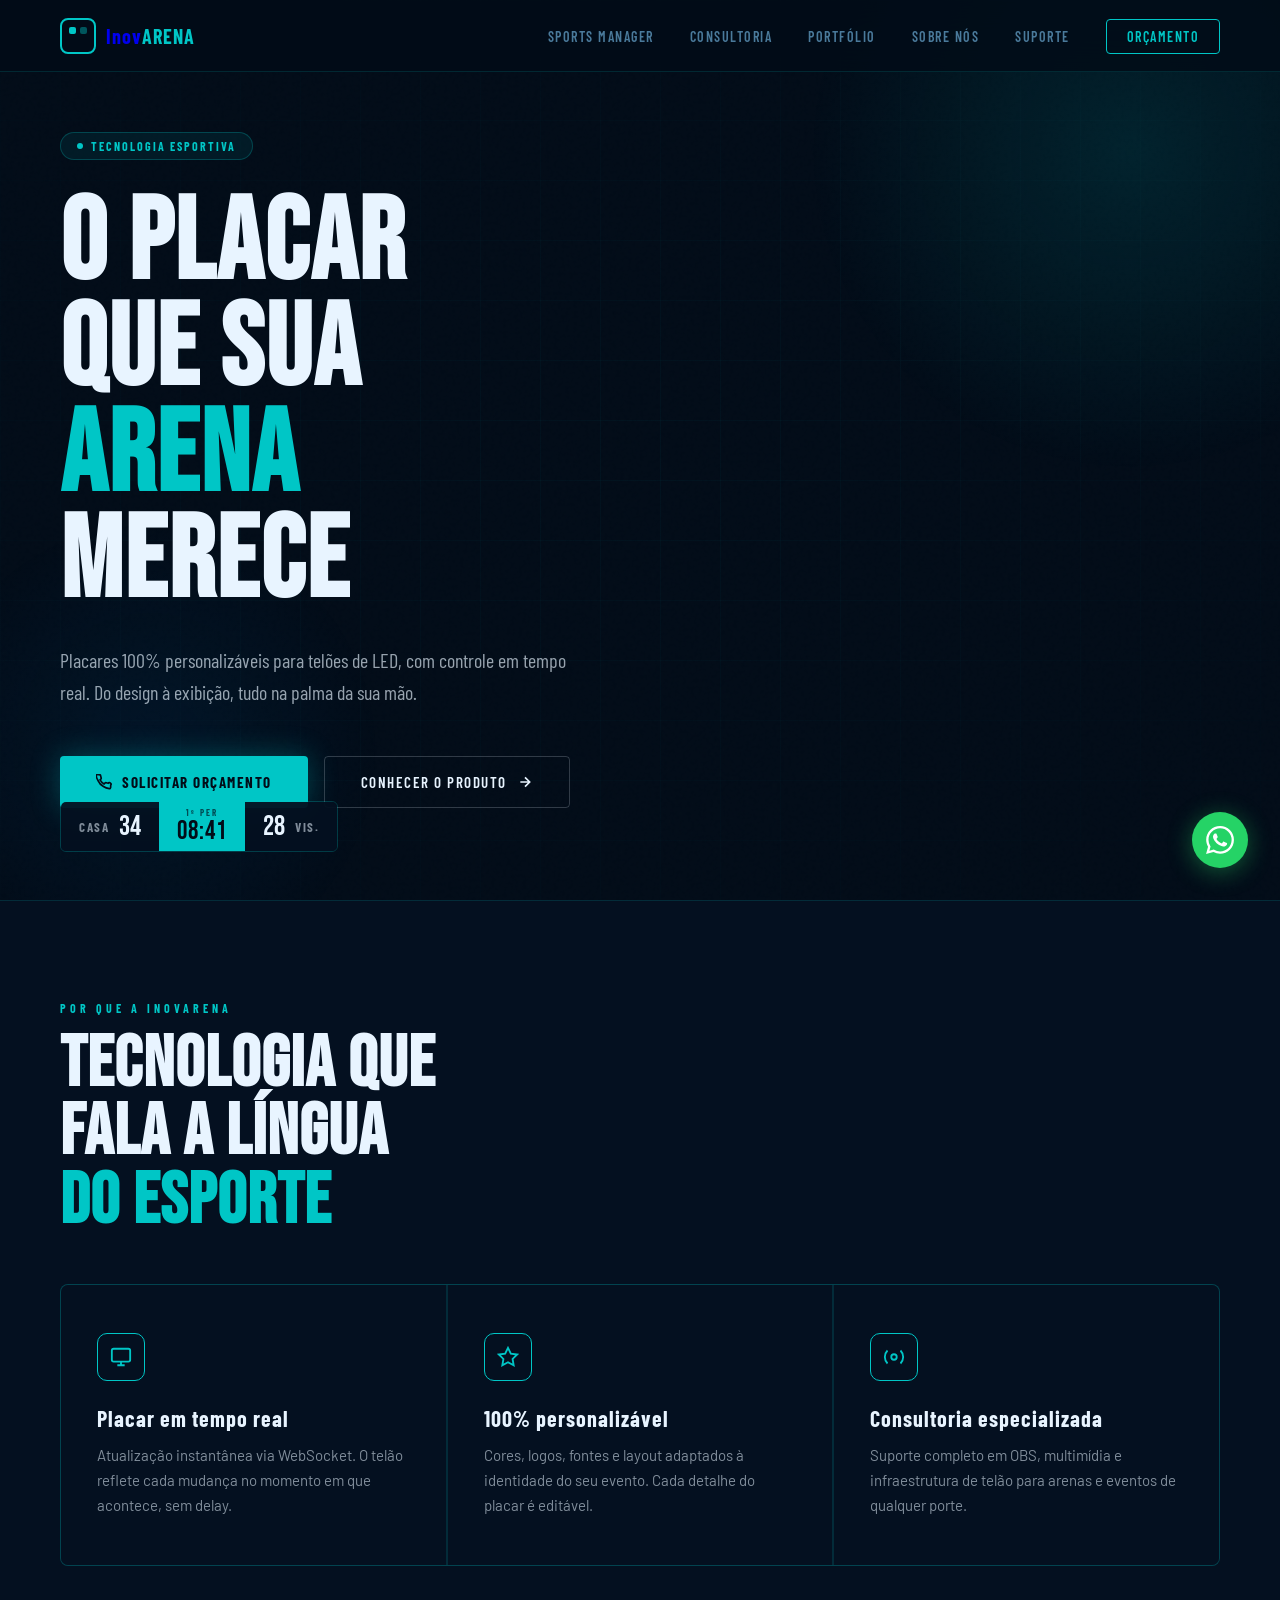
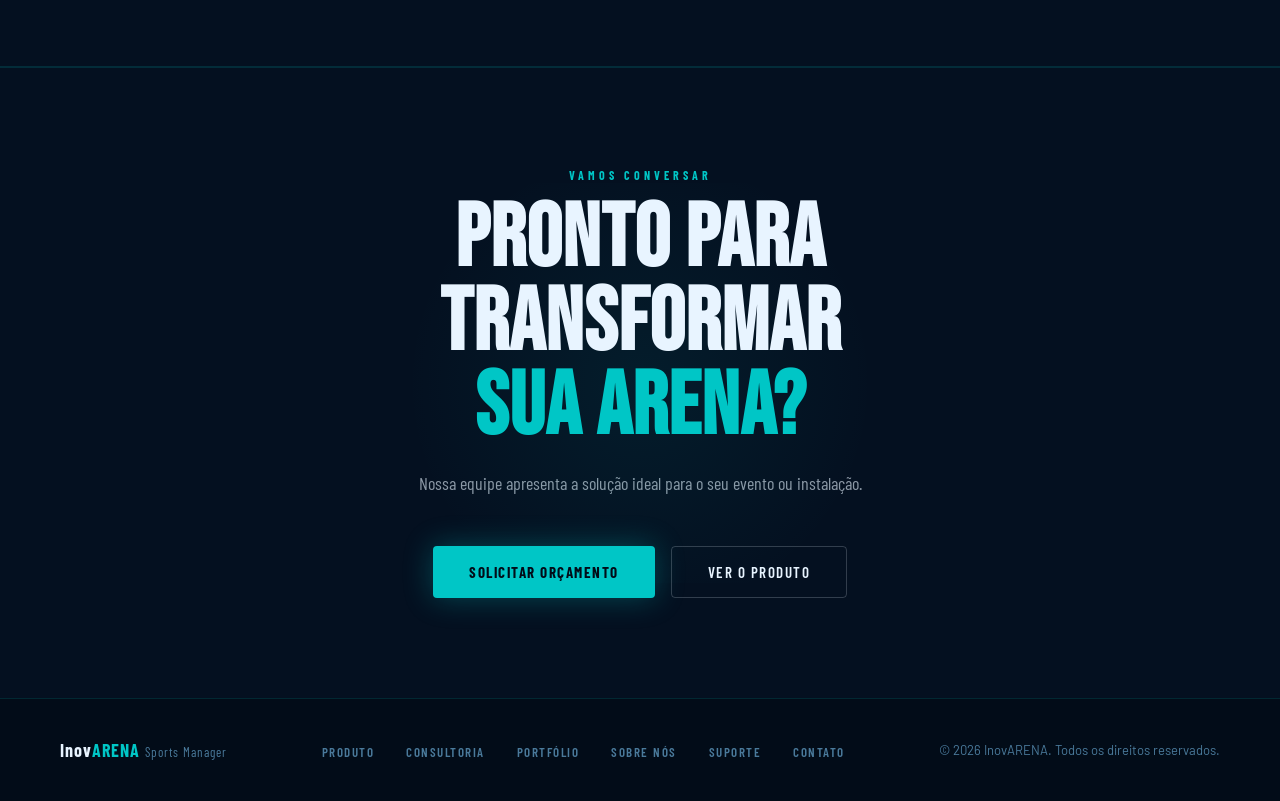
==== index.html @ f1b4ce5a "Add files via upload" ====
<!DOCTYPE html>
<html lang="pt-BR">
<head>
  <meta charset="UTF-8" />
  <meta name="viewport" content="width=device-width, initial-scale=1.0" />
  <title>InovARENA — Tecnologia Esportiva</title>
  <link href="https://fonts.googleapis.com/css2?family=Bebas+Neue&family=Barlow+Condensed:wght@300;400;500;600;700;800&family=Barlow:wght@300;400;500&display=swap" rel="stylesheet" />
  <link rel="stylesheet" href="style.css" />
  <style>
    /* ── HERO ── */
    .hero {
      min-height: 100vh;
      display: flex; align-items: center;
      padding: 120px 60px 80px;
      position: relative; overflow: hidden;
    }
    .hero-bg-grid {
      position: absolute; inset: 0;
      background-image:
        linear-gradient(rgba(0,198,198,0.04) 1px, transparent 1px),
        linear-gradient(90deg, rgba(0,198,198,0.04) 1px, transparent 1px);
      background-size: 60px 60px;
      mask-image: radial-gradient(ellipse 80% 80% at 50% 50%, black 0%, transparent 100%);
    }
    .hero-glow {
      position: absolute; top: -200px; right: -200px;
      width: 700px; height: 700px;
      background: radial-gradient(circle, rgba(0,198,198,0.12) 0%, transparent 65%);
      pointer-events: none;
    }
    .hero-glow2 {
      position: absolute; bottom: -100px; left: -100px;
      width: 500px; height: 500px;
      background: radial-gradient(circle, rgba(0,100,180,0.1) 0%, transparent 65%);
      pointer-events: none;
    }
    .hero-content { position: relative; z-index: 1; max-width: 660px; }

    .hero-badge {
      display: inline-flex; align-items: center; gap: 8px;
      background: rgba(0,198,198,0.08);
      border: 1px solid rgba(0,198,198,0.25);
      border-radius: 100px; padding: 6px 16px;
      margin-bottom: 32px;
      font-family: var(--font-sub); font-size: 12px;
      font-weight: 700; letter-spacing: 2px; text-transform: uppercase;
      color: var(--accent);
      animation: fadeUp 0.6s ease both;
    }
    .hero-badge-dot {
      width: 6px; height: 6px; border-radius: 50%;
      background: var(--accent);
      animation: pulse 2s infinite;
    }
    .hero-title {
      font-family: var(--font-head);
      font-size: clamp(64px, 9vw, 120px);
      line-height: 0.92; letter-spacing: 2px;
      margin-bottom: 28px;
      animation: fadeUp 0.6s 0.1s ease both;
    }
    .hero-sub {
      font-family: var(--font-sub); font-size: 20px;
      font-weight: 400; color: rgba(232,244,255,0.65);
      line-height: 1.6; max-width: 520px; margin-bottom: 48px;
      animation: fadeUp 0.6s 0.2s ease both;
    }
    .hero-actions {
      display: flex; gap: 16px; flex-wrap: wrap;
      animation: fadeUp 0.6s 0.3s ease both;
    }

    /* Scorebug */
    .scorebug {
      position: absolute;
      bottom: 48px; left: 60px;
      display: inline-flex; align-items: stretch;
      border-radius: 6px; overflow: hidden;
      border: 1px solid rgba(0,198,198,0.25);
      animation: fadeUp 0.8s 0.5s ease both;
      z-index: 2;
    }
    .sb-team-block {
      display: flex; align-items: center; gap: 10px;
      background: rgba(4,16,32,0.95); padding: 10px 18px;
    }
    .sb-team-name {
      font-family: var(--font-sub); font-size: 13px;
      font-weight: 700; letter-spacing: 1.5px; text-transform: uppercase;
      color: rgba(232,244,255,0.55);
    }
    .sb-score {
      font-family: var(--font-head); font-size: 28px;
      color: var(--white); line-height: 1;
    }
    .sb-center {
      display: flex; flex-direction: column;
      align-items: center; justify-content: center;
      background: var(--accent); padding: 6px 18px; min-width: 84px;
    }
    .sb-period {
      font-family: var(--font-sub); font-size: 9px;
      font-weight: 700; letter-spacing: 2px; text-transform: uppercase;
      color: rgba(2,12,24,0.65); line-height: 1; margin-bottom: 2px;
    }
    .sb-clock {
      font-family: var(--font-head); font-size: 26px;
      color: var(--bg); line-height: 1; letter-spacing: 1px;
    }

    /* ── PILLARS ── */
    .pillars { background: var(--bg2); border-top: 1px solid var(--border); border-bottom: 1px solid var(--border); }
    .pillars-grid {
      display: grid; grid-template-columns: repeat(3,1fr);
      gap: 2px; background: var(--border);
      border: 1px solid var(--border); border-radius: 8px;
      overflow: hidden; margin-top: 48px;
    }
    .pillar {
      background: var(--bg2); padding: 48px 36px;
      transition: background 0.2s;
    }
    .pillar:hover { background: var(--bg3); }
    .pillar-icon {
      width: 48px; height: 48px;
      border: 1.5px solid var(--accent); border-radius: 10px;
      display: flex; align-items: center; justify-content: center;
      margin-bottom: 24px; color: var(--accent); font-size: 20px;
    }
    .pillar-title {
      font-family: var(--font-sub); font-size: 22px;
      font-weight: 700; letter-spacing: 1px; margin-bottom: 12px;
    }
    .pillar-desc { font-size: 15px; color: rgba(232,244,255,0.55); line-height: 1.65; }

    /* ── CTA STRIP ── */
    .cta-strip {
      background: var(--bg2); border-top: 1px solid var(--border);
      text-align: center; position: relative; overflow: hidden;
    }
    .cta-strip::before {
      content: '';
      position: absolute; top: 50%; left: 50%;
      transform: translate(-50%,-50%);
      width: 600px; height: 400px;
      background: radial-gradient(circle, rgba(0,198,198,0.07) 0%, transparent 65%);
    }
    .cta-strip .section-title { font-size: clamp(48px, 7vw, 88px); position: relative; }
    .cta-strip .section-sub { margin: 0 auto 48px; text-align: center; }
    .cta-actions { display: flex; gap: 16px; justify-content: center; flex-wrap: wrap; position: relative; }

    /* animations */
    @keyframes fadeUp {
      from { opacity: 0; transform: translateY(24px); }
      to   { opacity: 1; transform: translateY(0); }
    }
    @keyframes pulse {
      0%,100% { opacity: 1; } 50% { opacity: 0.3; }
    }

    @media (max-width: 1024px) {
      .hero { padding: 120px 32px 80px; }
      .hero-visual { display: none; }
      .hero-content { max-width: 100%; }
      .pillars-grid { grid-template-columns: 1fr; }
    }
    @media (max-width: 768px) {
      .hero { padding: 110px 20px 100px; }
      .scorebug { left: 20px; bottom: 32px; }
    }
  </style>
</head>
<body>

  <div id="nav-placeholder"></div>

  <!-- HERO -->
  <section class="hero" id="home">
    <div class="hero-bg-grid"></div>
    <div class="hero-glow"></div>
    <div class="hero-glow2"></div>
    <div class="hero-content">
      <div class="hero-badge"><div class="hero-badge-dot"></div>Tecnologia esportiva</div>
      <h1 class="hero-title">O PLACAR<br>QUE SUA<br><span class="accent">ARENA</span><br>MERECE</h1>
      <p class="hero-sub">Placares 100% personalizáveis para telões de LED, com controle em tempo real. Do design à exibição, tudo na palma da sua mão.</p>
      <div class="hero-actions">
        <a href="contato.html" class="btn-primary">
          <svg width="16" height="16" viewBox="0 0 24 24" fill="none" stroke="currentColor" stroke-width="2.5"><path d="M22 16.92v3a2 2 0 01-2.18 2 19.79 19.79 0 01-8.63-3.07A19.5 19.5 0 013.07 9.81a19.79 19.79 0 01-3.07-8.68A2 2 0 012 1h3a2 2 0 012 1.72c.127.96.361 1.903.7 2.81a2 2 0 01-.45 2.11L6.09 8.91a16 16 0 006 6l1.27-1.27a2 2 0 012.11-.45c.907.339 1.85.573 2.81.7A2 2 0 0122 16.92z"/></svg>
          Solicitar orçamento
        </a>
        <a href="sports-manager.html" class="btn-secondary">
          Conhecer o produto
          <svg width="16" height="16" viewBox="0 0 24 24" fill="none" stroke="currentColor" stroke-width="2.5"><path d="M5 12h14M12 5l7 7-7 7"/></svg>
        </a>
      </div>
    </div>
    <!-- SCOREBUG -->
    <div class="scorebug">
      <div class="sb-team-block">
        <span class="sb-team-name">Casa</span>
        <span class="sb-score">34</span>
      </div>
      <div class="sb-center">
        <span class="sb-period">1º PER</span>
        <span class="sb-clock" id="clock">08:42</span>
      </div>
      <div class="sb-team-block">
        <span class="sb-score">28</span>
        <span class="sb-team-name">Vis.</span>
      </div>
    </div>
  </section>

  <!-- PILLARS -->
  <section class="pillars reveal">
    <div class="section-label">Por que a InovARENA</div>
    <h2 class="section-title">TECNOLOGIA QUE<br>FALA A LÍNGUA<br><span class="accent">DO ESPORTE</span></h2>
    <div class="pillars-grid">
      <div class="pillar">
        <div class="pillar-icon"><svg width="22" height="22" viewBox="0 0 24 24" fill="none" stroke="currentColor" stroke-width="2"><rect x="2" y="3" width="20" height="14" rx="2"/><path d="M8 21h8M12 17v4"/></svg></div>
        <div class="pillar-title">Placar em tempo real</div>
        <p class="pillar-desc">Atualização instantânea via WebSocket. O telão reflete cada mudança no momento em que acontece, sem delay.</p>
      </div>
      <div class="pillar">
        <div class="pillar-icon"><svg width="22" height="22" viewBox="0 0 24 24" fill="none" stroke="currentColor" stroke-width="2"><path d="M12 2l3.09 6.26L22 9.27l-5 4.87 1.18 6.88L12 17.77l-6.18 3.25L7 14.14 2 9.27l6.91-1.01L12 2z"/></svg></div>
        <div class="pillar-title">100% personalizável</div>
        <p class="pillar-desc">Cores, logos, fontes e layout adaptados à identidade do seu evento. Cada detalhe do placar é editável.</p>
      </div>
      <div class="pillar">
        <div class="pillar-icon"><svg width="22" height="22" viewBox="0 0 24 24" fill="none" stroke="currentColor" stroke-width="2"><circle cx="12" cy="12" r="3"/><path d="M19.07 4.93a10 10 0 010 14.14M4.93 4.93a10 10 0 000 14.14"/></svg></div>
        <div class="pillar-title">Consultoria especializada</div>
        <p class="pillar-desc">Suporte completo em OBS, multimídia e infraestrutura de telão para arenas e eventos de qualquer porte.</p>
      </div>
    </div>
  </section>

  <!-- CTA STRIP -->
  <section class="cta-strip reveal">
    <div class="section-label" style="text-align:center">Vamos conversar</div>
    <h2 class="section-title">PRONTO PARA<br>TRANSFORMAR<br><span class="accent">SUA ARENA?</span></h2>
    <p class="section-sub">Nossa equipe apresenta a solução ideal para o seu evento ou instalação.</p>
    <div class="cta-actions">
      <a href="contato.html" class="btn-primary">Solicitar orçamento</a>
      <a href="sports-manager.html" class="btn-secondary">Ver o produto</a>
    </div>
  </section>

  <div id="footer-placeholder"></div>

  <script src="main.js"></script>
  <script>
    // Clock animation
    const clockEl = document.getElementById('clock');
    if (clockEl) {
      let seconds = 8 * 60 + 42;
      setInterval(() => {
        seconds = seconds > 0 ? seconds - 1 : 8 * 60 + 42;
        const m = Math.floor(seconds / 60).toString().padStart(2,'0');
        const s = (seconds % 60).toString().padStart(2,'0');
        clockEl.textContent = `${m}:${s}`;
      }, 1000);
    }
  </script>
</body>
</html>
---- style.css ----
/* ── RESET & ROOT ── */
*, *::before, *::after { box-sizing: border-box; margin: 0; padding: 0; }

:root {
  --bg:        #020c18;
  --bg2:       #041020;
  --bg3:       #061628;
  --accent:    #00c6c6;
  --accent2:   #0af0f0;
  --white:     #e8f4ff;
  --muted:     #4a7a9b;
  --border:    rgba(0,198,198,0.15);
  --glow:      rgba(0,198,198,0.25);
  --font-head: 'Bebas Neue', cursive;
  --font-sub:  'Barlow Condensed', sans-serif;
  --font-body: 'Barlow', sans-serif;
}

html { scroll-behavior: smooth; }

body {
  background: var(--bg);
  color: var(--white);
  font-family: var(--font-body);
  overflow-x: hidden;
}

body::before {
  content: '';
  position: fixed;
  inset: 0;
  background-image: url("data:image/svg+xml,%3Csvg viewBox='0 0 256 256' xmlns='http://www.w3.org/2000/svg'%3E%3Cfilter id='noise'%3E%3CfeTurbulence type='fractalNoise' baseFrequency='0.9' numOctaves='4' stitchTiles='stitch'/%3E%3C/filter%3E%3Crect width='100%25' height='100%25' filter='url(%23noise)' opacity='0.04'/%3E%3C/svg%3E");
  pointer-events: none;
  z-index: 0;
  opacity: 0.4;
}

/* ── NAV ── */
nav {
  position: fixed;
  top: 0; left: 0; right: 0;
  z-index: 100;
  display: flex;
  align-items: center;
  justify-content: space-between;
  padding: 0 60px;
  height: 72px;
  background: rgba(2,12,24,0.85);
  backdrop-filter: blur(20px);
  border-bottom: 1px solid var(--border);
}

.nav-logo {
  display: flex;
  align-items: center;
  gap: 10px;
  text-decoration: none;
}

.nav-logo-icon {
  width: 36px; height: 36px;
  border: 2px solid var(--accent);
  border-radius: 8px;
  display: flex; align-items: center; justify-content: center;
  position: relative;
}
.nav-logo-icon::before, .nav-logo-icon::after {
  content: '';
  position: absolute;
  width: 7px; height: 7px;
  background: var(--accent);
  border-radius: 2px;
}
.nav-logo-icon::before { top: 7px; left: 7px; }
.nav-logo-icon::after  { top: 7px; right: 7px; opacity: 0.4; }

.nav-logo-text {
  font-family: var(--font-sub);
  font-weight: 700; font-size: 20px; letter-spacing: 1px;
}
.nav-logo-text span { color: var(--accent); }

.nav-links {
  display: flex;
  align-items: center;
  gap: 36px;
  list-style: none;
}

.nav-links a {
  font-family: var(--font-sub);
  font-weight: 600; font-size: 14px;
  letter-spacing: 1.5px; text-transform: uppercase;
  color: var(--muted); text-decoration: none;
  transition: color 0.2s;
}
.nav-links a:hover, .nav-links a.active { color: var(--white); }

.nav-cta {
  color: var(--accent) !important;
  border: 1.5px solid var(--accent);
  padding: 8px 20px; border-radius: 4px;
  transition: background 0.2s, color 0.2s !important;
}
.nav-cta:hover {
  background: var(--accent) !important;
  color: var(--bg) !important;
}

/* hamburger */
.nav-hamburger {
  display: none;
  flex-direction: column;
  gap: 5px;
  cursor: pointer;
  background: none;
  border: none;
  padding: 4px;
}
.nav-hamburger span {
  display: block;
  width: 24px; height: 2px;
  background: var(--white);
  border-radius: 2px;
  transition: all 0.3s;
}

/* ── SECTIONS ── */
section {
  position: relative;
  z-index: 1;
  padding: 100px 60px;
}

.page-hero {
  padding: 160px 60px 80px;
  position: relative;
  overflow: hidden;
}

.page-hero-bg {
  position: absolute;
  inset: 0;
  background-image:
    linear-gradient(rgba(0,198,198,0.04) 1px, transparent 1px),
    linear-gradient(90deg, rgba(0,198,198,0.04) 1px, transparent 1px);
  background-size: 60px 60px;
  mask-image: radial-gradient(ellipse 80% 80% at 50% 20%, black 0%, transparent 100%);
}

.page-hero-glow {
  position: absolute;
  top: -100px; right: -100px;
  width: 500px; height: 500px;
  background: radial-gradient(circle, rgba(0,198,198,0.1) 0%, transparent 65%);
  pointer-events: none;
}

/* ── TYPOGRAPHY ── */
.section-label {
  font-family: var(--font-sub);
  font-size: 12px; font-weight: 700;
  letter-spacing: 4px; text-transform: uppercase;
  color: var(--accent); margin-bottom: 16px;
}

.section-title {
  font-family: var(--font-head);
  font-size: clamp(42px, 6vw, 72px);
  line-height: 0.95; letter-spacing: 1px;
  margin-bottom: 20px;
}

.section-sub {
  font-family: var(--font-sub);
  font-size: 18px; font-weight: 400;
  color: rgba(232,244,255,0.6);
  line-height: 1.6; max-width: 580px;
}

.accent { color: var(--accent); }

/* ── BUTTONS ── */
.btn-primary {
  display: inline-flex; align-items: center; gap: 10px;
  background: var(--accent); color: var(--bg);
  font-family: var(--font-sub); font-weight: 700;
  font-size: 15px; letter-spacing: 1.5px; text-transform: uppercase;
  padding: 16px 36px; border-radius: 4px;
  text-decoration: none; border: none; cursor: pointer;
  transition: background 0.2s, transform 0.15s, box-shadow 0.2s;
  box-shadow: 0 0 30px rgba(0,198,198,0.3);
}
.btn-primary:hover {
  background: var(--accent2);
  transform: translateY(-2px);
  box-shadow: 0 0 50px rgba(0,198,198,0.5);
}

.btn-secondary {
  display: inline-flex; align-items: center; gap: 10px;
  background: transparent; color: var(--white);
  font-family: var(--font-sub); font-weight: 600;
  font-size: 15px; letter-spacing: 1.5px; text-transform: uppercase;
  padding: 16px 36px; border-radius: 4px;
  text-decoration: none; border: 1.5px solid rgba(232,244,255,0.2);
  cursor: pointer; transition: border-color 0.2s, background 0.2s;
}
.btn-secondary:hover {
  border-color: rgba(232,244,255,0.5);
  background: rgba(232,244,255,0.04);
}

/* ── CARDS ── */
.card {
  background: rgba(4,16,32,0.8);
  border: 1px solid var(--border);
  border-radius: 12px; padding: 40px;
  position: relative; overflow: hidden;
  transition: border-color 0.2s, background 0.2s;
}
.card:hover { border-color: rgba(0,198,198,0.3); background: var(--bg3); }
.card::before {
  content: '';
  position: absolute;
  top: 0; left: 0; right: 0;
  height: 2px;
  background: linear-gradient(90deg, transparent, var(--accent), transparent);
  opacity: 0; transition: opacity 0.3s;
}
.card:hover::before { opacity: 1; }

/* ── FOOTER ── */
footer {
  position: relative; z-index: 1;
  padding: 40px 60px;
  border-top: 1px solid var(--border);
  display: flex;
  align-items: center;
  justify-content: space-between;
  flex-wrap: wrap; gap: 20px;
}

.footer-logo {
  font-family: var(--font-sub);
  font-weight: 700; font-size: 18px; letter-spacing: 1px;
}
.footer-logo span { color: var(--accent); }

.footer-links {
  display: flex; gap: 32px; list-style: none; flex-wrap: wrap;
}
.footer-links a {
  font-family: var(--font-sub);
  font-size: 13px; font-weight: 600;
  letter-spacing: 1.5px; text-transform: uppercase;
  color: var(--muted); text-decoration: none;
  transition: color 0.2s;
}
.footer-links a:hover { color: var(--white); }

.footer-copy {
  font-size: 13px; color: var(--muted);
}

/* ── WHATSAPP FLOAT ── */
.wa-float {
  position: fixed; bottom: 32px; right: 32px; z-index: 200;
  width: 56px; height: 56px; border-radius: 50%;
  background: #25D366;
  display: flex; align-items: center; justify-content: center;
  box-shadow: 0 4px 24px rgba(37,211,102,0.4);
  text-decoration: none;
  transition: transform 0.2s, box-shadow 0.2s;
}
.wa-float:hover { transform: scale(1.1); box-shadow: 0 4px 40px rgba(37,211,102,0.6); }
.wa-float svg { width: 28px; height: 28px; fill: white; }

/* ── DIVIDER ── */
.divider {
  border: none;
  border-top: 1px solid var(--border);
  margin: 0;
}

/* ── REVEAL ANIMATION ── */
.reveal {
  opacity: 0; transform: translateY(32px);
  transition: opacity 0.7s ease, transform 0.7s ease;
}
.reveal.visible { opacity: 1; transform: translateY(0); }

/* ── RESPONSIVE ── */
@media (max-width: 1024px) {
  nav { padding: 0 32px; }
  section { padding: 80px 32px; }
  .page-hero { padding: 140px 32px 80px; }
  footer { padding: 32px; }
}

@media (max-width: 768px) {
  .nav-links { display: none; }
  .nav-links.open {
    display: flex; flex-direction: column;
    position: fixed; top: 72px; left: 0; right: 0;
    background: rgba(2,12,24,0.98);
    backdrop-filter: blur(20px);
    padding: 24px 32px;
    border-bottom: 1px solid var(--border);
    gap: 20px;
  }
  .nav-hamburger { display: flex; }
  section { padding: 60px 20px; }
  .page-hero { padding: 120px 20px 60px; }
  footer { padding: 24px 20px; flex-direction: column; text-align: center; }
  .footer-links { justify-content: center; gap: 20px; }
}
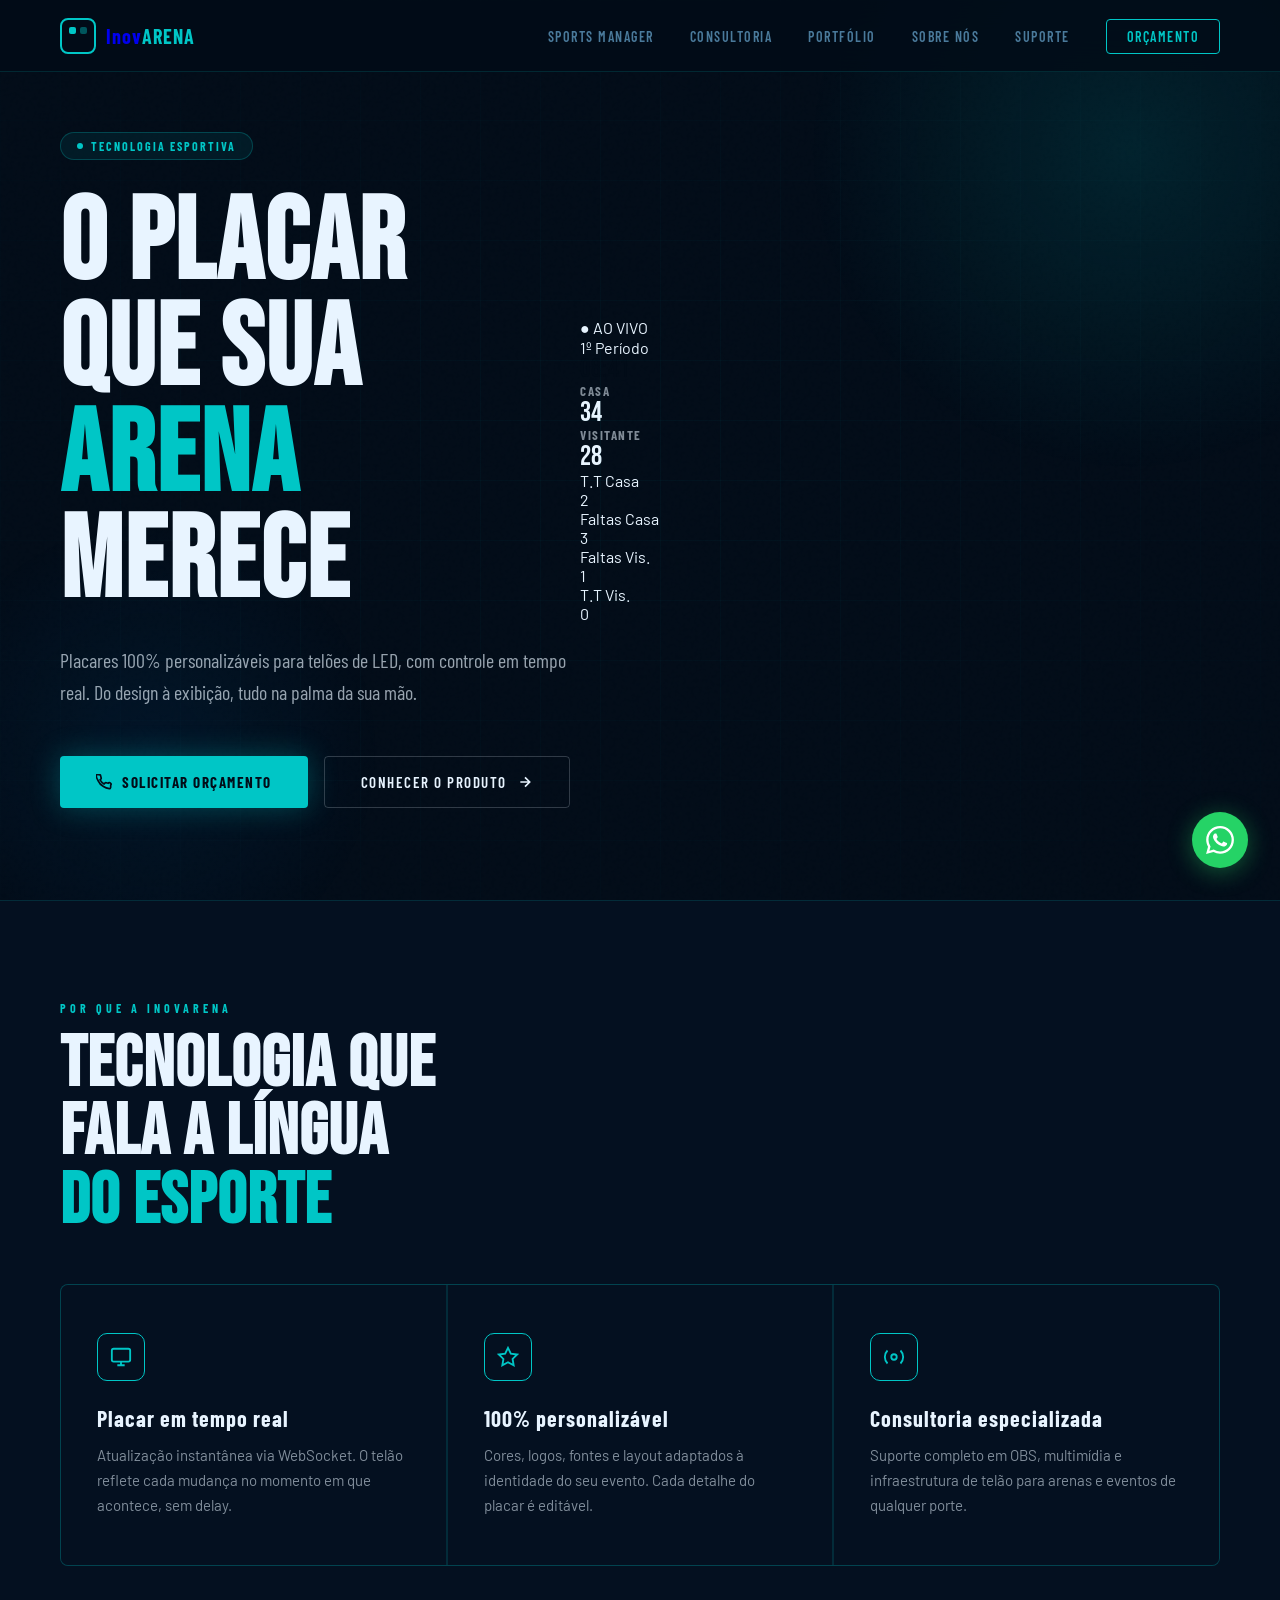
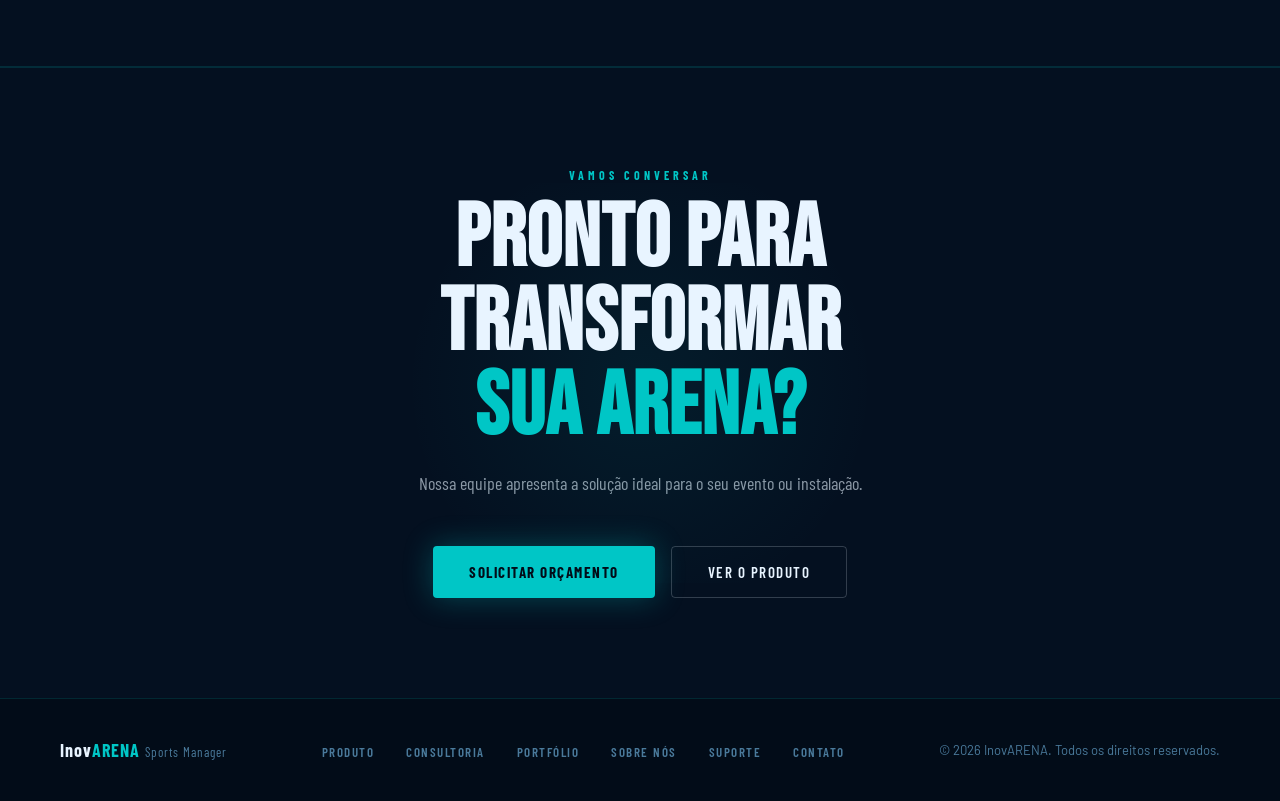
==== commit 742dd7fb: "Update index.html" ====
--- a/index.html
+++ b/index.html
@@ -159,14 +159,13 @@
     }
 
     @media (max-width: 1024px) {
-      .hero { padding: 120px 32px 80px; }
-      .hero-visual { display: none; }
+      .hero { padding: 120px 32px 80px; flex-direction: column; justify-content: center; }
       .hero-content { max-width: 100%; }
+      .hero-scoreboard { display: none; }
       .pillars-grid { grid-template-columns: 1fr; }
     }
     @media (max-width: 768px) {
-      .hero { padding: 110px 20px 100px; }
-      .scorebug { left: 20px; bottom: 32px; }
+      .hero { padding: 110px 20px 60px; }
     }
   </style>
 </head>
@@ -194,19 +193,44 @@
         </a>
       </div>
     </div>
-    <!-- SCOREBUG -->
-    <div class="scorebug">
-      <div class="sb-team-block">
-        <span class="sb-team-name">Casa</span>
-        <span class="sb-score">34</span>
-      </div>
-      <div class="sb-center">
-        <span class="sb-period">1º PER</span>
-        <span class="sb-clock" id="clock">08:42</span>
-      </div>
-      <div class="sb-team-block">
-        <span class="sb-score">28</span>
-        <span class="sb-team-name">Vis.</span>
+    <!-- SCOREBOARD -->
+    <div class="hero-scoreboard">
+      <div class="sb-wrap">
+        <div class="sb-live"><span>● AO VIVO</span></div>
+        <div class="sb-period-label">1º Período</div>
+        <div class="sb-clock" id="clock">08:42</div>
+        <div class="sb-teams">
+          <div class="sb-team">
+            <div class="sb-team-name">Casa</div>
+            <div class="sb-score">34</div>
+          </div>
+          <div class="sb-divider"></div>
+          <div class="sb-team">
+            <div class="sb-team-name">Visitante</div>
+            <div class="sb-score">28</div>
+          </div>
+        </div>
+        <div class="sb-stats">
+          <div class="sb-stat">
+            <div class="sb-stat-label">T.T Casa</div>
+            <div class="sb-stat-val">2</div>
+          </div>
+          <div class="sb-stat-divider"></div>
+          <div class="sb-stat">
+            <div class="sb-stat-label">Faltas Casa</div>
+            <div class="sb-stat-val">3</div>
+          </div>
+          <div class="sb-stat-divider"></div>
+          <div class="sb-stat">
+            <div class="sb-stat-label">Faltas Vis.</div>
+            <div class="sb-stat-val">1</div>
+          </div>
+          <div class="sb-stat-divider"></div>
+          <div class="sb-stat">
+            <div class="sb-stat-label">T.T Vis.</div>
+            <div class="sb-stat-val">0</div>
+          </div>
+        </div>
       </div>
     </div>
   </section>
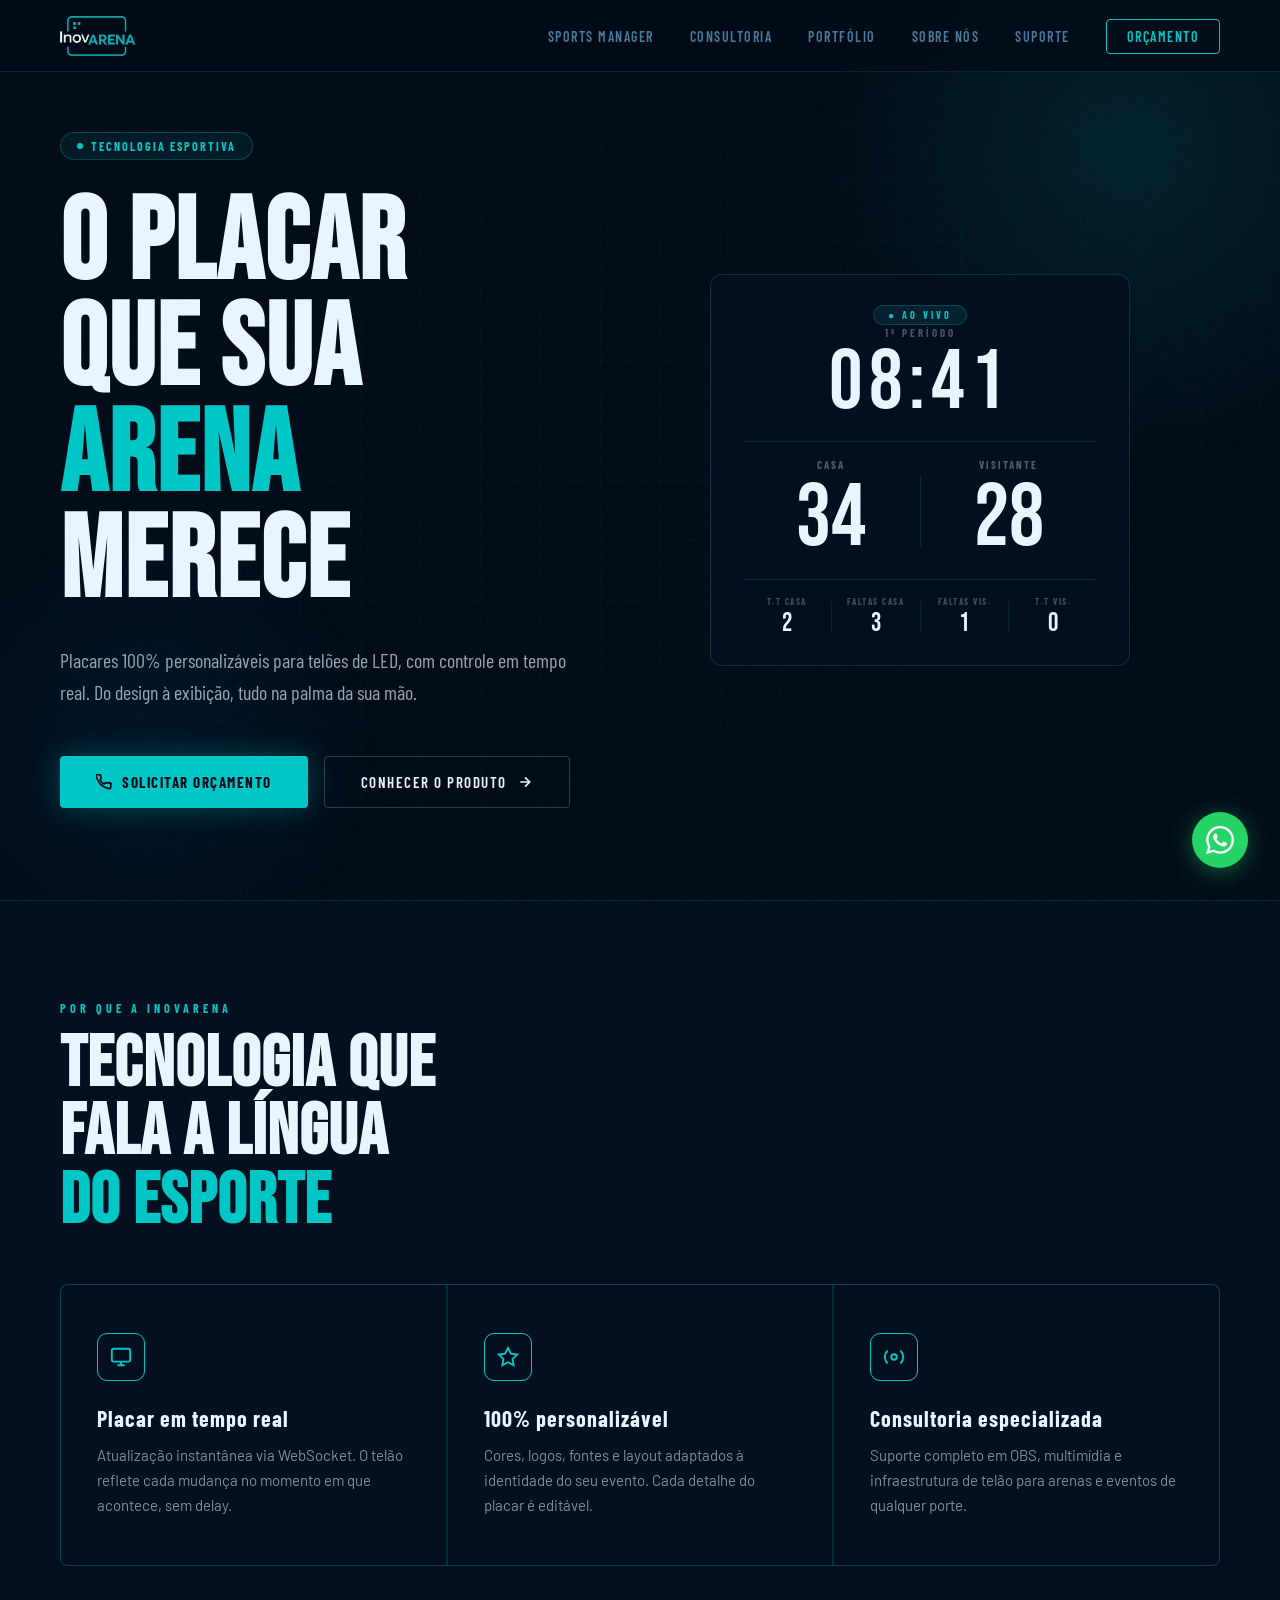
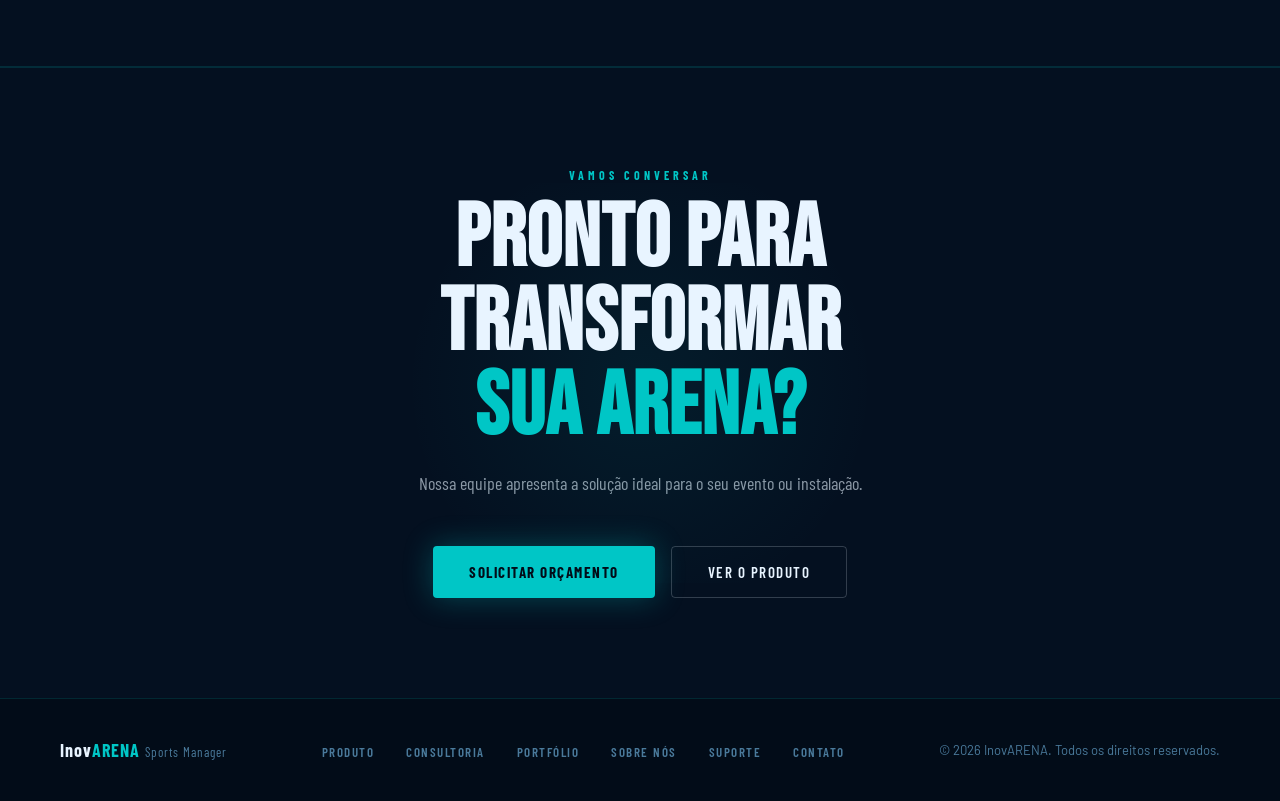
==== commit 055743e0: "correction CSS index.html" ====
--- a/index.html
+++ b/index.html
@@ -70,43 +70,72 @@
       animation: fadeUp 0.6s 0.3s ease both;
     }
 
-    /* Scorebug */
-    .scorebug {
-      position: absolute;
-      bottom: 48px; left: 60px;
-      display: inline-flex; align-items: stretch;
-      border-radius: 6px; overflow: hidden;
+    /* ── HERO SCOREBOARD ── */
+    .hero { justify-content: space-between; gap: 40px; }
+    .hero-content { max-width: 520px; flex-shrink: 0; }
+
+    .hero-scoreboard {
+      position: relative; z-index: 1; flex: 1;
+      display: flex; align-items: center; justify-content: center;
+      animation: fadeUp 0.8s 0.4s ease both;
+    }
+    .sb-wrap {
+      width: 100%; max-width: 420px;
+      background: rgba(4,16,32,0.85);
+      border: 1px solid rgba(0,198,198,0.2);
+      border-radius: 12px; padding: 28px 32px;
+    }
+    .sb-live { text-align: center; margin-bottom: 4px; }
+    .sb-live span {
+      font-family: var(--font-sub); font-size: 10px; font-weight: 700;
+      letter-spacing: 3px; text-transform: uppercase;
+      color: var(--accent); background: rgba(0,198,198,0.1);
       border: 1px solid rgba(0,198,198,0.25);
-      animation: fadeUp 0.8s 0.5s ease both;
-      z-index: 2;
-    }
-    .sb-team-block {
-      display: flex; align-items: center; gap: 10px;
-      background: rgba(4,16,32,0.95); padding: 10px 18px;
-    }
+      padding: 3px 14px; border-radius: 100px;
+    }
+    .sb-period-label {
+      text-align: center; font-family: var(--font-sub);
+      font-size: 11px; font-weight: 700; letter-spacing: 3px;
+      text-transform: uppercase; color: rgba(232,244,255,0.3); margin-bottom: 2px;
+    }
+    .sb-clock {
+      text-align: center; font-family: var(--font-head);
+      font-size: 84px; line-height: 1; color: var(--white);
+      letter-spacing: 6px; margin-bottom: 16px;
+    }
+    .sb-teams {
+      display: grid; grid-template-columns: 1fr 1px 1fr;
+      align-items: center;
+      border-top: 1px solid rgba(0,198,198,0.15);
+      border-bottom: 1px solid rgba(0,198,198,0.15);
+      padding: 16px 0; margin-bottom: 16px;
+    }
+    .sb-team { text-align: center; }
     .sb-team-name {
-      font-family: var(--font-sub); font-size: 13px;
-      font-weight: 700; letter-spacing: 1.5px; text-transform: uppercase;
-      color: rgba(232,244,255,0.55);
+      font-family: var(--font-sub); font-size: 11px; font-weight: 700;
+      letter-spacing: 2px; text-transform: uppercase;
+      color: rgba(232,244,255,0.35); margin-bottom: 4px;
     }
     .sb-score {
-      font-family: var(--font-head); font-size: 28px;
+      font-family: var(--font-head); font-size: 88px;
+      line-height: 1; color: var(--white);
+    }
+    .sb-divider { width: 1px; height: 72px; background: rgba(0,198,198,0.15); }
+    .sb-stats {
+      display: grid; grid-template-columns: 1fr 1px 1fr 1px 1fr 1px 1fr;
+      align-items: center;
+    }
+    .sb-stat { text-align: center; padding: 0 6px; }
+    .sb-stat-label {
+      font-family: var(--font-sub); font-size: 9px; font-weight: 700;
+      letter-spacing: 1.5px; text-transform: uppercase;
+      color: rgba(232,244,255,0.28); margin-bottom: 4px;
+    }
+    .sb-stat-val {
+      font-family: var(--font-head); font-size: 26px;
       color: var(--white); line-height: 1;
     }
-    .sb-center {
-      display: flex; flex-direction: column;
-      align-items: center; justify-content: center;
-      background: var(--accent); padding: 6px 18px; min-width: 84px;
-    }
-    .sb-period {
-      font-family: var(--font-sub); font-size: 9px;
-      font-weight: 700; letter-spacing: 2px; text-transform: uppercase;
-      color: rgba(2,12,24,0.65); line-height: 1; margin-bottom: 2px;
-    }
-    .sb-clock {
-      font-family: var(--font-head); font-size: 26px;
-      color: var(--bg); line-height: 1; letter-spacing: 1px;
-    }
+    .sb-stat-divider { width: 1px; height: 32px; background: rgba(0,198,198,0.12); }
 
     /* ── PILLARS ── */
     .pillars { background: var(--bg2); border-top: 1px solid var(--border); border-bottom: 1px solid var(--border); }
